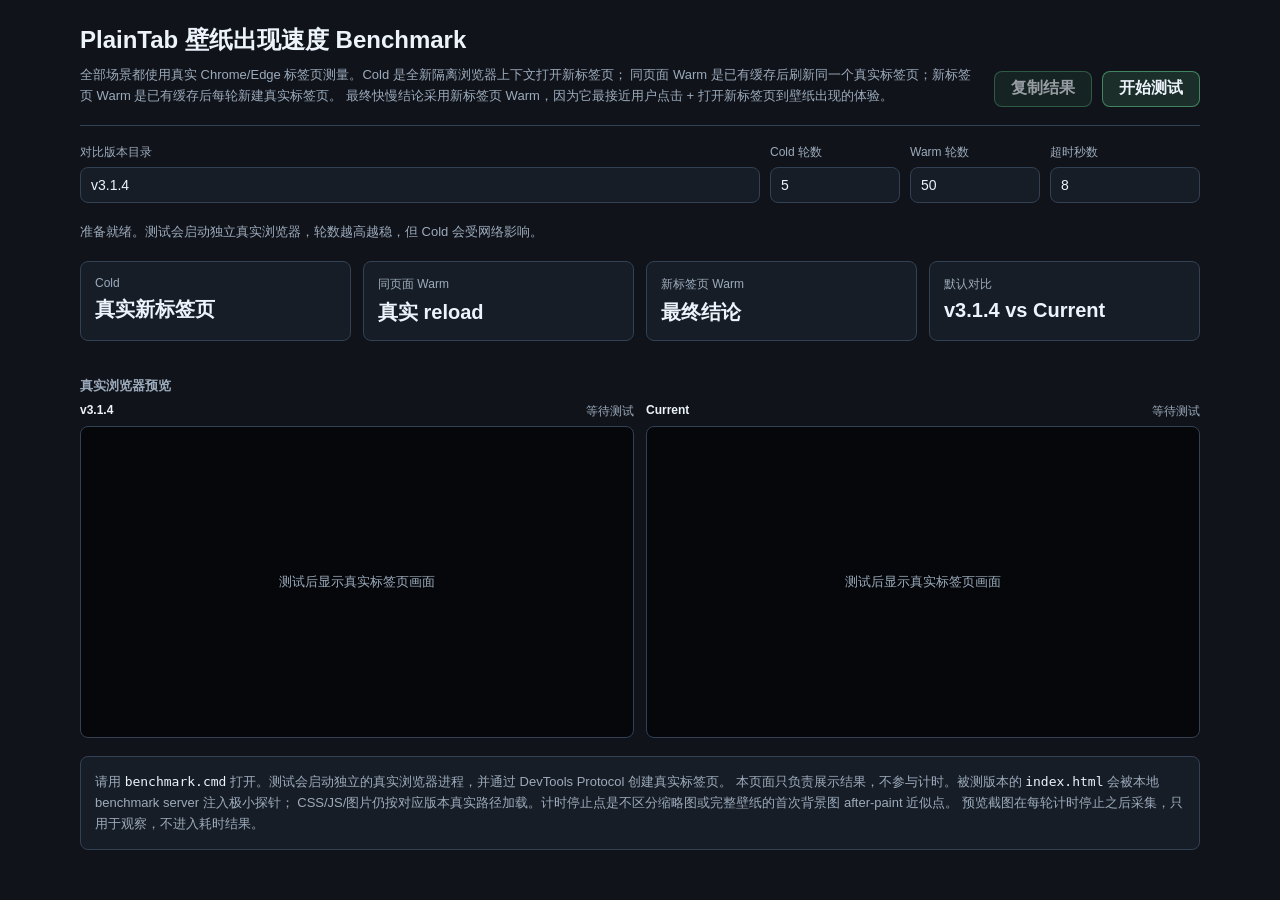
==== benchmark/compare-speed/_tool/benchmark.html @ 55bc2b44 "Add benchmark script and remove obsolete HTML report" ====
<!DOCTYPE html>
<html lang="zh-CN">

<head>
    <meta charset="UTF-8">
    <meta name="viewport" content="width=device-width, initial-scale=1.0">
    <title>PlainTab Wallpaper Speed Benchmark</title>
    <style>
        :root {
            color-scheme: dark;
            --bg: #10131a;
            --surface: #171d26;
            --surface-2: #202938;
            --line: #334154;
            --text: #edf3fb;
            --muted: #9cabbc;
            --green: #62d08f;
            --blue: #74a9ff;
            --yellow: #f3c95c;
            --red: #ef7777;
            font-family: -apple-system, BlinkMacSystemFont, "Segoe UI", "Microsoft YaHei", sans-serif;
        }

        * {
            box-sizing: border-box;
        }

        body {
            margin: 0;
            min-height: 100vh;
            background: var(--bg);
            color: var(--text);
        }

        main {
            width: min(1120px, calc(100vw - 32px));
            margin: 0 auto;
            padding: 24px 0 42px;
        }

        header {
            display: grid;
            grid-template-columns: minmax(0, 1fr) auto;
            gap: 16px;
            align-items: end;
            padding-bottom: 18px;
            border-bottom: 1px solid var(--line);
        }

        .actions {
            display: flex;
            gap: 10px;
            align-items: center;
        }

        h1 {
            margin: 0;
            font-size: 24px;
            letter-spacing: 0;
        }

        .lead,
        .status,
        .note {
            color: var(--muted);
            font-size: 13px;
            line-height: 1.65;
        }

        .lead {
            max-width: 900px;
            margin: 8px 0 0;
        }

        .controls {
            display: grid;
            grid-template-columns: minmax(220px, 1fr) 130px 130px 150px;
            gap: 10px;
            margin: 18px 0;
            align-items: end;
        }

        label {
            display: grid;
            gap: 6px;
            color: var(--muted);
            font-size: 12px;
        }

        input {
            height: 36px;
            border: 1px solid var(--line);
            border-radius: 8px;
            background: var(--surface);
            color: var(--text);
            padding: 0 10px;
            font: inherit;
            font-size: 14px;
        }

        button {
            height: 36px;
            border: 1px solid rgba(98, 208, 143, 0.55);
            border-radius: 8px;
            background: rgba(98, 208, 143, 0.14);
            color: var(--text);
            padding: 0 16px;
            font: inherit;
            font-weight: 700;
            cursor: pointer;
        }

        button:disabled {
            cursor: progress;
            opacity: 0.62;
        }

        .status {
            min-height: 24px;
            margin-bottom: 12px;
        }

        .summary {
            display: grid;
            grid-template-columns: repeat(auto-fit, minmax(160px, 1fr));
            gap: 12px;
            margin: 16px 0;
        }

        .metric,
        .result,
        .note {
            border: 1px solid var(--line);
            border-radius: 8px;
            background: var(--surface);
        }

        .metric {
            padding: 14px;
        }

        .metric span {
            display: block;
            color: var(--muted);
            font-size: 12px;
        }

        .metric strong {
            display: block;
            margin-top: 6px;
            font-size: 20px;
        }

        .results {
            display: grid;
            gap: 12px;
        }

        .result {
            padding: 14px;
        }

        .result-head {
            display: grid;
            grid-template-columns: minmax(0, 1fr) auto;
            gap: 12px;
            align-items: start;
            margin-bottom: 14px;
        }

        h2 {
            margin: 0;
            font-size: 16px;
        }

        .winner {
            min-width: 190px;
            color: var(--green);
            font-weight: 800;
            font-size: 13px;
            text-align: right;
        }

        .winner.slow {
            color: var(--red);
        }

        .winner.warn {
            color: var(--yellow);
        }

        .sections {
            display: grid;
            grid-template-columns: repeat(3, minmax(0, 1fr));
            gap: 12px;
        }

        .section {
            border: 1px solid var(--line);
            border-radius: 8px;
            background: rgba(255, 255, 255, 0.02);
            padding: 12px;
        }

        .section h3 {
            margin: 0 0 4px;
            font-size: 14px;
        }

        .section p {
            margin: 0 0 10px;
            color: var(--muted);
            font-size: 12px;
            line-height: 1.5;
        }

        .bars {
            display: grid;
            gap: 10px;
        }

        .bar-row {
            display: grid;
            grid-template-columns: 132px minmax(0, 1fr) 88px;
            gap: 10px;
            align-items: center;
            font-size: 13px;
        }

        .bar-label {
            color: var(--muted);
            font-weight: 700;
            overflow: hidden;
            text-overflow: ellipsis;
            white-space: nowrap;
        }

        .track {
            height: 12px;
            border-radius: 999px;
            background: var(--surface-2);
            overflow: hidden;
        }

        .fill {
            height: 100%;
            width: 1%;
            border-radius: inherit;
            background: var(--blue);
        }

        .fill.current {
            background: var(--green);
        }

        .time {
            color: var(--text);
            font-variant-numeric: tabular-nums;
            text-align: right;
        }

        .note {
            margin-top: 16px;
            padding: 14px;
        }

        .progress {
            margin: 12px 0 18px;
            display: none;
        }

        .progress.active {
            display: block;
        }

        .progress-track {
            height: 8px;
            border-radius: 999px;
            overflow: hidden;
            background: var(--surface-2);
        }

        .progress-fill {
            height: 100%;
            width: 0;
            border-radius: inherit;
            background: var(--green);
            transition: width 160ms ease-out;
        }

        .progress-line {
            display: flex;
            justify-content: space-between;
            gap: 16px;
            margin: 8px 0 0;
            color: var(--muted);
            font-size: 12px;
        }

        .preview-title {
            margin: 20px 0 8px;
            color: var(--muted);
            font-size: 13px;
            font-weight: 700;
        }

        .preview-grid {
            display: grid;
            grid-template-columns: repeat(2, minmax(0, 1fr));
            gap: 12px;
            margin-bottom: 18px;
        }

        .preview-pane {
            min-width: 0;
        }

        .pane-label {
            display: flex;
            justify-content: space-between;
            gap: 10px;
            margin-bottom: 6px;
            color: var(--muted);
            font-size: 12px;
        }

        .pane-label strong {
            color: var(--text);
        }

        .preview-frame {
            position: relative;
            width: 100%;
            aspect-ratio: 16 / 9;
            border: 1px solid var(--line);
            border-radius: 8px;
            overflow: hidden;
            background: #05070a;
        }

        .preview-frame img {
            width: 100%;
            height: 100%;
            object-fit: cover;
            display: none;
        }

        .preview-frame img.ready {
            display: block;
        }

        .preview-empty {
            position: absolute;
            inset: 0;
            display: grid;
            place-items: center;
            color: var(--muted);
            font-size: 13px;
        }

        code {
            color: var(--text);
            font-family: "Cascadia Code", Consolas, monospace;
        }

        @media (max-width: 900px) {
            header,
            .controls,
            .result-head,
            .sections,
            .bar-row,
            .preview-grid {
                grid-template-columns: 1fr;
            }

            .summary {
                grid-template-columns: repeat(2, minmax(0, 1fr));
            }

            .winner,
            .time {
                text-align: left;
            }
        }
    </style>
</head>

<body>
    <main>
        <header>
            <div>
                <h1>PlainTab 壁纸出现速度 Benchmark</h1>
                <p class="lead">
                    全部场景都使用真实 Chrome/Edge 标签页测量。Cold 是全新隔离浏览器上下文打开新标签页；
                    同页面 Warm 是已有缓存后刷新同一个真实标签页；新标签页 Warm 是已有缓存后每轮新建真实标签页。
                    最终快慢结论采用新标签页 Warm，因为它最接近用户点击 + 打开新标签页到壁纸出现的体验。
                </p>
            </div>
            <div class="actions">
                <button id="copyBtn" type="button" disabled>复制结果</button>
                <button id="runBtn" type="button">开始测试</button>
            </div>
        </header>

        <section class="controls" aria-label="Benchmark controls">
            <label>
                对比版本目录
                <input id="versionsInput" value="v3.1.4" spellcheck="false">
            </label>
            <label>
                Cold 轮数
                <input id="coldRunsInput" type="number" min="1" max="200" step="1" value="5">
            </label>
            <label>
                Warm 轮数
                <input id="warmRunsInput" type="number" min="1" max="200" step="1" value="50">
            </label>
            <label>
                超时秒数
                <input id="timeoutInput" type="number" min="1" max="60" step="1" value="8">
            </label>
        </section>

        <div class="status" id="status"></div>
        <section class="progress" id="progress">
            <div class="progress-track"><div class="progress-fill" id="progressFill"></div></div>
            <div class="progress-line"><span id="progressStage">等待开始</span><span id="progressCount">0 / 0</span></div>
        </section>
        <section class="summary" id="summary"></section>
        <section class="results" id="results"></section>

        <div class="preview-title">真实浏览器预览</div>
        <div class="preview-grid">
            <section class="preview-pane">
                <div class="pane-label"><strong id="baselinePreviewName">v3.1.4</strong><span id="baselinePreviewPhase">等待测试</span></div>
                <div class="preview-frame">
                    <img id="baselinePreviewImage" alt="Baseline benchmark preview">
                    <div class="preview-empty" id="baselinePreviewEmpty">测试后显示真实标签页画面</div>
                </div>
            </section>
            <section class="preview-pane">
                <div class="pane-label"><strong>Current</strong><span id="currentPreviewPhase">等待测试</span></div>
                <div class="preview-frame">
                    <img id="currentPreviewImage" alt="Current benchmark preview">
                    <div class="preview-empty" id="currentPreviewEmpty">测试后显示真实标签页画面</div>
                </div>
            </section>
        </div>

        <section class="note">
            请用 <code>benchmark.cmd</code> 打开。测试会启动独立的真实浏览器进程，并通过 DevTools Protocol 创建真实标签页。
            本页面只负责展示结果，不参与计时。被测版本的 <code>index.html</code> 会被本地 benchmark server 注入极小探针；
            CSS/JS/图片仍按对应版本真实路径加载。计时停止点是不区分缩略图或完整壁纸的首次背景图 after-paint 近似点。
            预览截图在每轮计时停止之后采集，只用于观察，不进入耗时结果。
        </section>
    </main>

    <script>
        (function () {
            'use strict';

            var CONTROL_LIMITS = {
                coldRuns: { id: 'coldRunsInput', min: 1, max: 200, step: 1, defaultValue: 5 },
                warmRuns: { id: 'warmRunsInput', min: 1, max: 200, step: 1, defaultValue: 50 },
                timeoutSeconds: { id: 'timeoutInput', min: 1, max: 60, step: 1, defaultValue: 8 }
            };
            var lastPayload = null;
            var activeJobId = '';

            applyControlLimits();
            document.getElementById('runBtn').addEventListener('click', runBenchmark);
            document.getElementById('copyBtn').addEventListener('click', copyResults);
            renderEmpty();

            if (location.protocol === 'file:') {
                setStatus('当前是 file://，真实浏览器测试不可用。请双击 benchmark.cmd 用 HTTP 打开。', true);
                document.getElementById('runBtn').disabled = true;
            } else {
                setStatus('准备就绪。测试会启动独立真实浏览器，轮数越高越稳，但 Cold 会受网络影响。');
            }

            async function runBenchmark() {
                var button = document.getElementById('runBtn');
                button.disabled = true;
                document.getElementById('copyBtn').disabled = true;
                document.getElementById('results').innerHTML = '';
                lastPayload = null;
                activeJobId = '';
                resetPreviews();

                try {
                    var versions = parseVersions(document.getElementById('versionsInput').value);
                    var coldRuns = readClampedNumber(CONTROL_LIMITS.coldRuns);
                    var warmRuns = readClampedNumber(CONTROL_LIMITS.warmRuns);
                    var timeoutSeconds = readClampedNumber(CONTROL_LIMITS.timeoutSeconds);
                    var endpoint = new URL('./api/job/start', location.href);
                    endpoint.searchParams.set('versions', versions.join(','));
                    endpoint.searchParams.set('coldRuns', String(coldRuns));
                    endpoint.searchParams.set('warmRuns', String(warmRuns));
                    endpoint.searchParams.set('timeout', String(timeoutSeconds));

                    renderProgress({ stage: 'starting', message: '正在启动真实浏览器...', completedSteps: 0, totalSteps: 0 });
                    setStatus('正在启动真实浏览器测试：Cold、同页面 Warm、新标签页 Warm。cmd 中也会持续显示进度。');

                    var response = await fetch(endpoint.href, { cache: 'no-store' });
                    var payload = await response.json();
                    if (!response.ok || !payload.ok) {
                        throw new Error(payload && payload.error ? payload.error : '真实浏览器 benchmark 失败');
                    }

                    activeJobId = payload.jobId;
                    lastPayload = await waitForJob(activeJobId);
                    window.__plainTabWallpaperSpeedResults = lastPayload;
                    renderResults(lastPayload);
                    setStatus('测试完成。最终结论采用新标签页 Warm p50。');
                    document.getElementById('copyBtn').disabled = false;
                } catch (error) {
                    setStatus('测试失败：' + (error && error.message ? error.message : String(error)), true);
                    throw error;
                } finally {
                    button.disabled = location.protocol === 'file:';
                }
            }

            async function waitForJob(jobId) {
                while (true) {
                    var endpoint = new URL('./api/job/' + encodeURIComponent(jobId) + '/status', location.href);
                    var response = await fetch(endpoint.href, { cache: 'no-store' });
                    var status = await response.json();
                    if (!response.ok || !status.ok) {
                        throw new Error(status && status.error ? status.error : '无法读取 benchmark 进度');
                    }
                    renderProgress(status);
                    updatePreviews(jobId, status.previews || {});
                    if (status.state === 'done') return status.result;
                    if (status.state === 'error') throw new Error(status.error || status.message || '真实浏览器 benchmark 失败');
                    await sleep(250);
                }
            }

            async function copyResults() {
                if (!lastPayload) {
                    setStatus('还没有可复制的结果，请先运行测试。', true);
                    return;
                }
                try {
                    await writeClipboard(buildResultsText(lastPayload));
                    setStatus('结果已复制到剪贴板。');
                } catch (error) {
                    setStatus('复制失败：' + (error && error.message ? error.message : String(error)), true);
                }
            }

            function buildResultsText(payload) {
                var lines = [
                    'PlainTab Wallpaper Speed Benchmark',
                    '时间：' + new Date().toLocaleString(),
                    '口径：全部场景均为真实 Chrome/Edge 标签页；Cold 为全新隔离上下文；同页面 Warm 为真实标签页 reload；新标签页 Warm 为已有缓存后新建真实标签页。最终结论采用新标签页 Warm p50。',
                    ''
                ];
                comparisons(payload).forEach(function (item) {
                    lines.push(item.baseline.label + ' vs Current');
                    lines.push('Cold：' + item.baseline.label + ' ' + formatStat(item.baseline.cold) + ' / Current ' + formatStat(item.current.cold) + ' / ' + winnerText(item.current.cold.p50, item.baseline.cold.p50));
                    lines.push('同页面 Warm：' + item.baseline.label + ' ' + formatStat(item.baseline.warmReload) + ' / Current ' + formatStat(item.current.warmReload) + ' / ' + winnerText(item.current.warmReload.p50, item.baseline.warmReload.p50));
                    lines.push('最终结论（新标签页 Warm）：' + item.baseline.label + ' ' + formatStat(item.baseline.warmNewTab) + ' / Current ' + formatStat(item.current.warmNewTab) + ' / ' + winnerText(item.current.warmNewTab.p50, item.baseline.warmNewTab.p50));
                    lines.push('命中：Cold ' + item.baseline.coldHit + '/' + item.baseline.coldRuns + ' vs ' + item.current.coldHit + '/' + item.current.coldRuns +
                        '；同页面 Warm ' + item.baseline.warmReloadHit + '/' + item.baseline.warmRuns + ' vs ' + item.current.warmReloadHit + '/' + item.current.warmRuns +
                        '；新标签页 Warm ' + item.baseline.warmNewTabHit + '/' + item.baseline.warmRuns + ' vs ' + item.current.warmNewTabHit + '/' + item.current.warmRuns);
                    lines.push('');
                });
                lines.push('Raw JSON:');
                lines.push(JSON.stringify(payload, null, 2));
                return lines.join('\n');
            }

            async function writeClipboard(text) {
                if (navigator.clipboard && navigator.clipboard.writeText) {
                    await navigator.clipboard.writeText(text);
                    return;
                }
                var textarea = document.createElement('textarea');
                textarea.value = text;
                textarea.setAttribute('readonly', '');
                textarea.style.position = 'fixed';
                textarea.style.left = '-9999px';
                document.body.appendChild(textarea);
                textarea.select();
                var ok = document.execCommand('copy');
                textarea.remove();
                if (!ok) throw new Error('浏览器拒绝写入剪贴板');
            }

            function comparisons(payload) {
                var results = payload && payload.results ? payload.results : [];
                var current = results.filter(function (item) { return item.id === 'current'; })[0];
                if (!current) return [];
                return results.filter(function (item) { return item.id !== 'current'; }).map(function (baseline) {
                    return { baseline: baseline, current: current };
                });
            }

            function renderEmpty() {
                document.getElementById('summary').innerHTML =
                    metric('Cold', '真实新标签页') +
                    metric('同页面 Warm', '真实 reload') +
                    metric('新标签页 Warm', '最终结论') +
                    metric('默认对比', 'v3.1.4 vs Current');
            }

            function renderProgress(status) {
                var total = Number(status.totalSteps) || 0;
                var completed = Number(status.completedSteps) || 0;
                var percent = total ? Math.min(100, (completed / total) * 100) : 0;
                document.getElementById('progress').classList.add('active');
                document.getElementById('progressFill').style.width = percent.toFixed(2) + '%';
                document.getElementById('progressStage').textContent = status.message || stageText(status.stage);
                document.getElementById('progressCount').textContent = total ? completed + ' / ' + total + '  (' + percent.toFixed(0) + '%)' : '准备中';
                document.getElementById('summary').innerHTML =
                    metric('阶段', stageText(status.stage)) +
                    metric('当前版本', status.current && status.current.id ? displayTarget(status.current.id) : '-') +
                    metric('当前轮次', status.current && status.current.run ? status.current.run + ' / ' + status.current.runs : '-') +
                    metric('测量引擎', '真实浏览器') +
                    metric('主指标', '新标签页 Warm p50');
            }

            function renderResults(payload) {
                var current = (payload.results || []).filter(function (item) { return item.id === 'current'; })[0];
                document.getElementById('summary').innerHTML =
                    metric('Cold', current ? formatMs(current.cold.p50) : '-') +
                    metric('同页面 Warm', current ? formatMs(current.warmReload.p50) : '-') +
                    metric('新标签页 Warm', current ? formatMs(current.warmNewTab.p50) : '-') +
                    metric('轮数', 'Cold ' + (payload.coldRuns || '-') + ' / Warm ' + (payload.warmRuns || '-'));
                document.getElementById('results').innerHTML = comparisons(payload).map(renderComparison).join('');
                document.getElementById('progressFill').style.width = '100%';
            }

            function updatePreviews(jobId, previews) {
                var baselineId = Object.keys(previews).filter(function (id) { return id !== 'current'; })[0];
                if (baselineId) {
                    document.getElementById('baselinePreviewName').textContent = displayTarget(baselineId);
                    setPreview('baseline', jobId, previews[baselineId]);
                }
                if (previews.current) setPreview('current', jobId, previews.current);
            }

            function setPreview(side, jobId, preview) {
                if (!preview || !preview.file) return;
                var image = document.getElementById(side + 'PreviewImage');
                var empty = document.getElementById(side + 'PreviewEmpty');
                var phase = document.getElementById(side + 'PreviewPhase');
                image.src = './api/job/' + encodeURIComponent(jobId) + '/preview/' + encodeURIComponent(preview.file) + '?t=' + encodeURIComponent(preview.updatedAt || Date.now());
                image.classList.add('ready');
                empty.style.display = 'none';
                phase.textContent = preview.phase || '已更新';
            }

            function resetPreviews() {
                ['baseline', 'current'].forEach(function (side) {
                    var image = document.getElementById(side + 'PreviewImage');
                    var empty = document.getElementById(side + 'PreviewEmpty');
                    var phase = document.getElementById(side + 'PreviewPhase');
                    image.removeAttribute('src');
                    image.classList.remove('ready');
                    empty.style.display = '';
                    phase.textContent = '等待测试';
                });
            }

            function stageText(stage) {
                return {
                    starting: '启动中',
                    cold: 'Cold',
                    'warm-setup': 'Warm 准备',
                    'warm-reload': '同页面 Warm',
                    'warm-new-tab': '新标签页 Warm',
                    done: '已完成'
                }[stage] || '准备中';
            }

            function displayTarget(id) {
                return id === 'current' ? 'Current' : id;
            }

            function renderComparison(item) {
                var baseline = item.baseline;
                var current = item.current;
                return '<article class="result">' +
                    '<div class="result-head">' +
                    '<div><h2>' + escapeHtml(baseline.label) + ' vs Current</h2></div>' +
                    '<div class="winner' + winnerClass(current.warmNewTab.p50, baseline.warmNewTab.p50) + '">' +
                    escapeHtml('最终结论：' + winnerText(current.warmNewTab.p50, baseline.warmNewTab.p50)) + '</div>' +
                    '</div>' +
                    '<div class="sections">' +
                    renderSection('Cold', '全新隔离上下文 + 新标签页', baseline.label, baseline.cold, 'Current', current.cold) +
                    renderSection('同页面 Warm', '已有缓存后 reload 同一个真实标签页', baseline.label, baseline.warmReload, 'Current', current.warmReload) +
                    renderSection('新标签页 Warm', '已有缓存后每轮新建真实标签页', baseline.label, baseline.warmNewTab, 'Current', current.warmNewTab) +
                    '</div>' +
                    '</article>';
            }

            function renderSection(title, desc, leftLabel, leftStat, rightLabel, rightStat) {
                var leftValue = leftStat ? leftStat.p50 : NaN;
                var rightValue = rightStat ? rightStat.p50 : NaN;
                var max = Math.max(isFinite(leftValue) ? leftValue : 0, isFinite(rightValue) ? rightValue : 0, 0.001);
                return '<section class="section">' +
                    '<h3>' + escapeHtml(title) + '</h3>' +
                    '<p>' + escapeHtml(desc) + '</p>' +
                    '<div class="bars">' +
                    renderBar(leftLabel, leftValue, max, false) +
                    renderBar(rightLabel, rightValue, max, true) +
                    '</div>' +
                    '</section>';
            }

            function renderBar(label, value, max, current) {
                var width = Math.max(1, Math.min(100, ((isFinite(value) ? value : 0) / max) * 100));
                return '<div class="bar-row">' +
                    '<div class="bar-label" title="' + escapeHtml(label) + '">' + escapeHtml(label) + '</div>' +
                    '<div class="track"><div class="fill' + (current ? ' current' : '') + '" style="width:' + width.toFixed(2) + '%"></div></div>' +
                    '<div class="time">' + formatMs(value) + '</div>' +
                    '</div>';
            }

            function formatStat(stat) {
                if (!stat) return '-';
                return 'p50 ' + formatMs(stat.p50) + ', avg ' + formatMs(stat.avg) + ', p95 ' + formatMs(stat.p95);
            }

            function winnerText(current, baseline) {
                if (!isFinite(current) || !isFinite(baseline)) return '测试未完整命中';
                var delta = current - baseline;
                return delta <= 0 ? '当前快 ' + formatMs(Math.abs(delta)) : '当前慢 ' + formatMs(delta);
            }

            function winnerClass(current, baseline) {
                if (!isFinite(current) || !isFinite(baseline)) return ' warn';
                return current <= baseline ? '' : ' slow';
            }

            function metric(label, value) {
                return '<div class="metric"><span>' + escapeHtml(label) + '</span><strong>' + escapeHtml(value) + '</strong></div>';
            }

            function setStatus(message, error) {
                var el = document.getElementById('status');
                el.textContent = message;
                el.style.color = error ? 'var(--red)' : 'var(--muted)';
            }

            function applyControlLimits() {
                Object.keys(CONTROL_LIMITS).forEach(function (key) {
                    var config = CONTROL_LIMITS[key];
                    var input = document.getElementById(config.id);
                    if (!input) return;
                    input.min = String(config.min);
                    input.max = String(config.max);
                    input.step = String(config.step);
                    input.value = String(config.defaultValue);
                });
            }

            function readClampedNumber(config) {
                var input = document.getElementById(config.id);
                var parsed = input ? parseInt(input.value, 10) : NaN;
                var value = Number.isFinite(parsed) ? parsed : config.defaultValue;
                value = clamp(value, config.min, config.max);
                if (input) input.value = String(value);
                return value;
            }

            function parseVersions(raw) {
                var versions = String(raw || 'v3.1.4')
                    .split(/[,\s]+/)
                    .map(function (item) { return item.trim(); })
                    .filter(Boolean);
                if (!versions.length) versions = ['v3.1.4'];
                versions.forEach(function (version) {
                    if (!/^[A-Za-z0-9._-]+$/.test(version)) {
                        throw new Error('版本目录名只支持字母、数字、点、下划线和短横线：' + version);
                    }
                });
                return versions;
            }

            function clamp(value, min, max) {
                return Math.max(min, Math.min(max, value));
            }

            function sleep(ms) {
                return new Promise(function (resolve) {
                    setTimeout(resolve, ms);
                });
            }

            function formatMs(value) {
                if (!isFinite(value)) return '-';
                if (value < 1000) return value.toFixed(1) + ' ms';
                return (value / 1000).toFixed(2) + ' s';
            }

            function escapeHtml(value) {
                return String(value == null ? '' : value)
                    .replace(/&/g, '&amp;')
                    .replace(/</g, '&lt;')
                    .replace(/>/g, '&gt;')
                    .replace(/"/g, '&quot;')
                    .replace(/'/g, '&#39;');
            }
        })();
    </script>
</body>

</html>
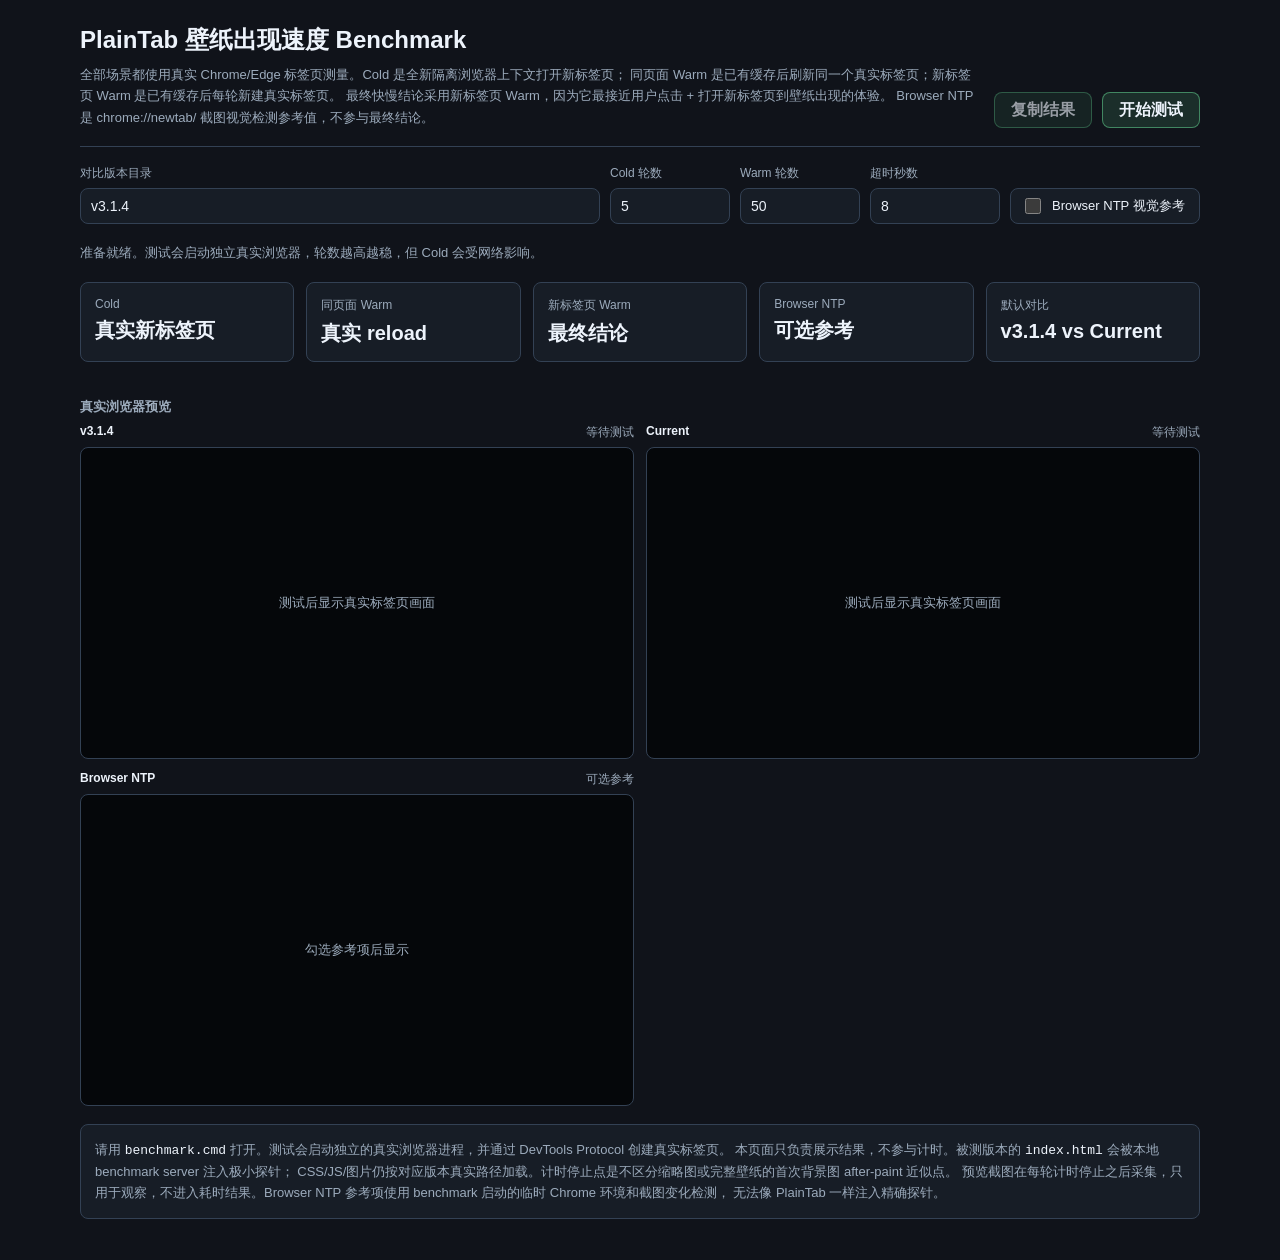
==== commit 5d2ae7f8: "feat: 增强壁纸速度 benchmark - 将 benchmark 进度状态改为快照文件，避免 Windows 轮询读取时 rename EPERM。  - 增加可选 Browser NTP 视" ====
--- a/benchmark/compare-speed/_tool/benchmark.html
+++ b/benchmark/compare-speed/_tool/benchmark.html
@@ -74,7 +74,7 @@
 
         .controls {
             display: grid;
-            grid-template-columns: minmax(220px, 1fr) 130px 130px 150px;
+            grid-template-columns: minmax(220px, 1fr) 120px 120px 130px 190px;
             gap: 10px;
             margin: 18px 0;
             align-items: end;
@@ -96,6 +96,25 @@
             padding: 0 10px;
             font: inherit;
             font-size: 14px;
+        }
+
+        .check {
+            min-height: 36px;
+            display: flex;
+            align-items: center;
+            gap: 8px;
+            padding: 0 10px;
+            border: 1px solid var(--line);
+            border-radius: 8px;
+            background: var(--surface);
+            color: var(--text);
+            font-size: 13px;
+        }
+
+        .check input {
+            width: 16px;
+            height: 16px;
+            padding: 0;
         }
 
         button {
@@ -394,6 +413,7 @@
                     全部场景都使用真实 Chrome/Edge 标签页测量。Cold 是全新隔离浏览器上下文打开新标签页；
                     同页面 Warm 是已有缓存后刷新同一个真实标签页；新标签页 Warm 是已有缓存后每轮新建真实标签页。
                     最终快慢结论采用新标签页 Warm，因为它最接近用户点击 + 打开新标签页到壁纸出现的体验。
+                    Browser NTP 是 chrome://newtab/ 截图视觉检测参考值，不参与最终结论。
                 </p>
             </div>
             <div class="actions">
@@ -419,6 +439,10 @@
                 超时秒数
                 <input id="timeoutInput" type="number" min="1" max="60" step="1" value="8">
             </label>
+            <label class="check">
+                <input id="browserNtpInput" type="checkbox">
+                Browser NTP 视觉参考
+            </label>
         </section>
 
         <div class="status" id="status"></div>
@@ -445,13 +469,21 @@
                     <div class="preview-empty" id="currentPreviewEmpty">测试后显示真实标签页画面</div>
                 </div>
             </section>
+            <section class="preview-pane">
+                <div class="pane-label"><strong>Browser NTP</strong><span id="browserNtpPreviewPhase">可选参考</span></div>
+                <div class="preview-frame">
+                    <img id="browserNtpPreviewImage" alt="Browser default new tab preview">
+                    <div class="preview-empty" id="browserNtpPreviewEmpty">勾选参考项后显示</div>
+                </div>
+            </section>
         </div>
 
         <section class="note">
             请用 <code>benchmark.cmd</code> 打开。测试会启动独立的真实浏览器进程，并通过 DevTools Protocol 创建真实标签页。
             本页面只负责展示结果，不参与计时。被测版本的 <code>index.html</code> 会被本地 benchmark server 注入极小探针；
             CSS/JS/图片仍按对应版本真实路径加载。计时停止点是不区分缩略图或完整壁纸的首次背景图 after-paint 近似点。
-            预览截图在每轮计时停止之后采集，只用于观察，不进入耗时结果。
+            预览截图在每轮计时停止之后采集，只用于观察，不进入耗时结果。Browser NTP 参考项使用 benchmark 启动的临时 Chrome 环境和截图变化检测，
+            无法像 PlainTab 一样注入精确探针。
         </section>
     </main>
 
@@ -493,11 +525,13 @@
                     var coldRuns = readClampedNumber(CONTROL_LIMITS.coldRuns);
                     var warmRuns = readClampedNumber(CONTROL_LIMITS.warmRuns);
                     var timeoutSeconds = readClampedNumber(CONTROL_LIMITS.timeoutSeconds);
+                    var browserNtp = document.getElementById('browserNtpInput').checked;
                     var endpoint = new URL('./api/job/start', location.href);
                     endpoint.searchParams.set('versions', versions.join(','));
                     endpoint.searchParams.set('coldRuns', String(coldRuns));
                     endpoint.searchParams.set('warmRuns', String(warmRuns));
                     endpoint.searchParams.set('timeout', String(timeoutSeconds));
+                    endpoint.searchParams.set('browserNtp', browserNtp ? '1' : '0');
 
                     renderProgress({ stage: 'starting', message: '正在启动真实浏览器...', completedSteps: 0, totalSteps: 0 });
                     setStatus('正在启动真实浏览器测试：Cold、同页面 Warm、新标签页 Warm。cmd 中也会持续显示进度。');
@@ -568,6 +602,12 @@
                         '；新标签页 Warm ' + item.baseline.warmNewTabHit + '/' + item.baseline.warmRuns + ' vs ' + item.current.warmNewTabHit + '/' + item.current.warmRuns);
                     lines.push('');
                 });
+                if (payload.browserNtp) {
+                    lines.push('Browser NTP（视觉检测参考）：' + formatStat(payload.browserNtp.warmNewTab) +
+                        ' / hit ' + payload.browserNtp.warmNewTabHit + '/' + payload.browserNtp.warmRuns);
+                    lines.push('说明：Browser NTP 使用 chrome://newtab/ 截图视觉检测，只作为参考，不参与 PlainTab 最终结论。');
+                    lines.push('');
+                }
                 lines.push('Raw JSON:');
                 lines.push(JSON.stringify(payload, null, 2));
                 return lines.join('\n');
@@ -604,6 +644,7 @@
                     metric('Cold', '真实新标签页') +
                     metric('同页面 Warm', '真实 reload') +
                     metric('新标签页 Warm', '最终结论') +
+                    metric('Browser NTP', '可选参考') +
                     metric('默认对比', 'v3.1.4 vs Current');
             }
 
@@ -631,6 +672,9 @@
                     metric('新标签页 Warm', current ? formatMs(current.warmNewTab.p50) : '-') +
                     metric('轮数', 'Cold ' + (payload.coldRuns || '-') + ' / Warm ' + (payload.warmRuns || '-'));
                 document.getElementById('results').innerHTML = comparisons(payload).map(renderComparison).join('');
+                if (payload.browserNtp) {
+                    document.getElementById('results').insertAdjacentHTML('afterbegin', renderBrowserNtpReference(payload.browserNtp));
+                }
                 document.getElementById('progressFill').style.width = '100%';
             }
 
@@ -641,6 +685,7 @@
                     setPreview('baseline', jobId, previews[baselineId]);
                 }
                 if (previews.current) setPreview('current', jobId, previews.current);
+                if (previews.browserNtp) setPreview('browserNtp', jobId, previews.browserNtp);
             }
 
             function setPreview(side, jobId, preview) {
@@ -655,7 +700,7 @@
             }
 
             function resetPreviews() {
-                ['baseline', 'current'].forEach(function (side) {
+                ['baseline', 'current', 'browserNtp'].forEach(function (side) {
                     var image = document.getElementById(side + 'PreviewImage');
                     var empty = document.getElementById(side + 'PreviewEmpty');
                     var phase = document.getElementById(side + 'PreviewPhase');
@@ -678,7 +723,20 @@
             }
 
             function displayTarget(id) {
+                if (id === 'browserNtp') return 'Browser NTP';
                 return id === 'current' ? 'Current' : id;
+            }
+
+            function renderBrowserNtpReference(item) {
+                return '<article class="result">' +
+                    '<div class="result-head">' +
+                    '<div><h2>Browser NTP 视觉检测参考</h2></div>' +
+                    '<div class="winner warn">参考值，不参与最终结论</div>' +
+                    '</div>' +
+                    '<div class="sections">' +
+                    renderSingleSection('默认新标签页', 'chrome://newtab/ 首个明显视觉帧，截图检测', item.label, item.warmNewTab) +
+                    '</div>' +
+                    '</article>';
             }
 
             function renderComparison(item) {
@@ -712,6 +770,17 @@
                     '</section>';
             }
 
+            function renderSingleSection(title, desc, label, stat) {
+                var value = stat ? stat.p50 : NaN;
+                return '<section class="section">' +
+                    '<h3>' + escapeHtml(title) + '</h3>' +
+                    '<p>' + escapeHtml(desc) + '</p>' +
+                    '<div class="bars">' +
+                    renderBar(label, value, Math.max(isFinite(value) ? value : 0, 0.001), true) +
+                    '</div>' +
+                    '</section>';
+            }
+
             function renderBar(label, value, max, current) {
                 var width = Math.max(1, Math.min(100, ((isFinite(value) ? value : 0) / max) * 100));
                 return '<div class="bar-row">' +
